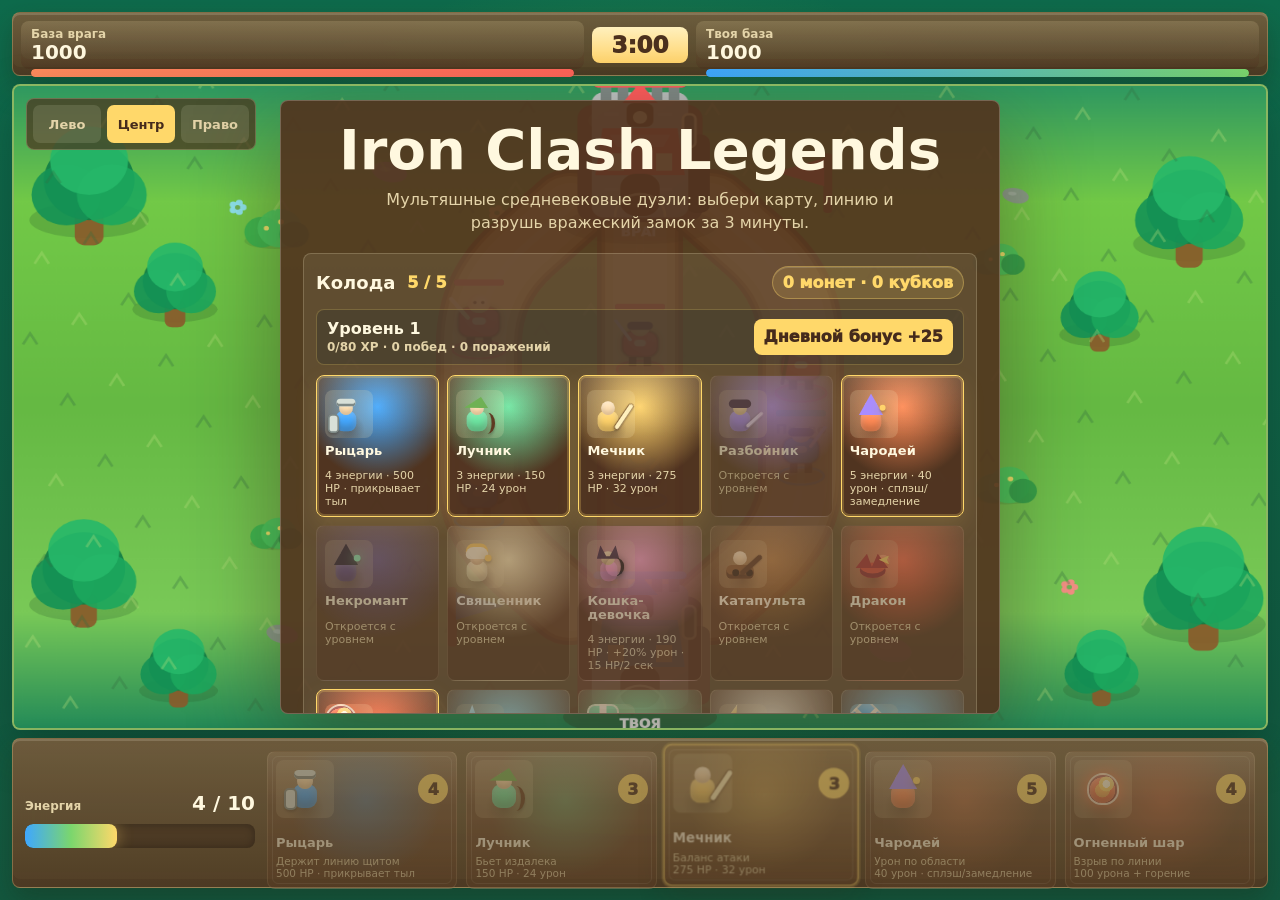
==== index.html @ df569df3 "Add files via upload" ====
<!doctype html>
<html lang="ru">
  <head>
    <meta charset="UTF-8" />
    <meta name="viewport" content="width=device-width, initial-scale=1.0" />
    <title>Iron Clash Legends</title>
    <link rel="stylesheet" href="styles.css?v=mobile-2" />
  </head>
  <body>
    <main class="game">
      <section class="hud hud-top">
        <div class="base-card enemy">
          <span>База врага</span>
          <strong id="enemyBaseText">1000</strong>
          <div class="hp-track"><i id="enemyBaseFill"></i></div>
        </div>
        <div class="match-core">
          <div class="logo">
            <b>Iron Clash</b>
            <span>Legends</span>
          </div>
          <div class="timer" id="timerText">03:00</div>
          <button class="surrender-btn hidden" id="surrenderBtn">Сдаться</button>
        </div>
        <div class="base-card player">
          <span>Твоя база</span>
          <strong id="playerBaseText">1000</strong>
          <div class="hp-track"><i id="playerBaseFill"></i></div>
        </div>
      </section>

      <section class="arena-shell">
        <canvas id="gameCanvas" width="1400" height="820" aria-label="Поле боя Iron Clash Legends"></canvas>
        <noscript>
          <div class="mode-panel">
            <h1>Нужен браузер</h1>
            <p>Игра запускается только в браузере с включенным JavaScript. Если видишь этот текст, файл открыт не как игра.</p>
          </div>
        </noscript>

        <div class="lane-tabs" id="laneTabs">
          <button data-lane="0">Лево</button>
          <button class="active" data-lane="1">Центр</button>
          <button data-lane="2">Право</button>
        </div>

        <div class="mode-panel" id="modePanel">
          <h1>Iron Clash Legends</h1>
          <p id="startCopy">Загрузка игры...</p>
          <div class="deck-editor">
            <div class="deck-editor-head">
              <strong>Колода</strong>
              <span id="deckCount">5 / 5</span>
              <span class="coin-wallet" id="coinText">0 монет</span>
            </div>
            <div class="progress-panel" id="progressPanel">
              <div>
                <b id="progressLevel">Уровень 1</b>
                <span id="progressStats">0 XP · 0 побед · 0 поражений</span>
              </div>
              <button id="dailyBonusBtn">Дневной бонус</button>
            </div>
            <div class="deck-grid" id="deckGrid"></div>
          </div>
          <div class="difficulty-box">
            <strong>Сложность бота</strong>
            <div class="difficulty-options" id="difficultyOptions">
              <button class="active" data-difficulty="easy">Легко</button>
              <button data-difficulty="normal">Нормально</button>
              <button data-difficulty="hard">Сложно</button>
              <button data-difficulty="impossible">Невозможно</button>
            </div>
          </div>
          <div class="mode-actions">
            <button id="trainingBtn">Рейтинговый матч</button>
            <button id="quickBtn">Быстрый матч</button>
            <button id="endlessBtn">Бесконечная осада</button>
            <button id="campaignBtn">Кампания</button>
          </div>
          <button class="sound-toggle" id="soundToggle">Звук: вкл</button>
          <small>Рейтинг: победа +10 кубков, поражение -10. Сила врага растет каждые 20 кубков и не зависит от сложности в лобби.</small>
        </div>

        <div class="campaign-panel hidden" id="campaignPanel">
          <div class="campaign-head">
            <div>
              <span>Кампания</span>
              <h2>Железный путь</h2>
            </div>
            <button id="campaignBackBtn">Назад</button>
          </div>
          <div class="campaign-map" id="campaignMap"></div>
        </div>

        <div class="toast hidden" id="toast"></div>

        <div class="result hidden" id="resultPanel">
          <h2 id="resultTitle">Победа</h2>
          <p id="resultCopy">База противника разрушена.</p>
          <button id="restartBtn">Играть снова</button>
          <button id="lobbyBtn">В лобби</button>
        </div>
      </section>

      <section class="hud hud-bottom">
        <div class="energy-box">
          <div>
            <span>Энергия</span>
            <strong id="energyText">4 / 10</strong>
          </div>
          <div class="energy-track">
            <i id="energyFill"></i>
          </div>
        </div>
        <div class="hand" id="hand"></div>
      </section>
    </main>

    <script src="yandex.js?v=mobile-2" defer></script>
    <script src="game.js?v=mobile-2" defer></script>
  </body>
</html>
---- styles.css ----
:root {
  color-scheme: dark;
  --bg: #2e5b49;
  --ink: #fff8df;
  --muted: #e4d4a9;
  --panel: rgba(91, 61, 38, 0.82);
  --line: rgba(255, 244, 205, 0.22);
  --blue: #3fa7ff;
  --red: #ff6358;
  --gold: #ffd86a;
  --green: #7bd66d;
  --violet: #bd83ff;
  --wood: #8a5b35;
}

* {
  box-sizing: border-box;
}

html,
body {
  margin: 0;
  min-height: 100%;
  overflow: hidden;
  background:
    radial-gradient(circle at 50% 45%, rgba(124, 213, 76, 0.42), transparent 28rem),
    linear-gradient(180deg, #0e6b4c 0%, #13583f 100%);
  color: var(--ink);
  font-family: Inter, "Segoe UI", system-ui, sans-serif;
}

button {
  border: 0;
  color: inherit;
  font: inherit;
  cursor: pointer;
  transition: transform 140ms ease, box-shadow 140ms ease, filter 140ms ease, opacity 140ms ease;
  -webkit-tap-highlight-color: transparent;
}

button:not(:disabled):hover {
  transform: translateY(-2px);
  filter: brightness(1.06);
}

button:not(:disabled):active {
  transform: translateY(1px) scale(0.98);
}

button:disabled {
  cursor: not-allowed;
  opacity: 0.48;
}

.game {
  width: min(1560px, 100vw);
  height: 100dvh;
  margin: 0 auto;
  padding: 12px;
  display: grid;
  grid-template-rows: 64px minmax(0, 1fr) 150px;
  gap: 8px;
}

.hud {
  border: 1px solid rgba(255, 223, 147, 0.28);
  border-radius: 8px;
  background:
    linear-gradient(180deg, rgba(255, 233, 176, 0.16), rgba(91, 61, 38, 0.1)),
    rgba(88, 61, 36, 0.9);
  backdrop-filter: blur(18px);
  box-shadow: inset 0 2px 0 rgba(255, 248, 223, 0.16), inset 0 -8px 0 rgba(52, 31, 20, 0.16), 0 12px 28px rgba(25, 35, 18, 0.34);
}

.hud-top {
  display: grid;
  grid-template-columns: minmax(150px, 1fr) 96px minmax(150px, 1fr);
  align-items: center;
  gap: 8px;
  padding: 8px;
}

.base-card {
  min-width: 0;
  height: 48px;
  padding: 6px 10px;
  border-radius: 8px;
  background: linear-gradient(180deg, rgba(255, 235, 178, 0.16), rgba(64, 39, 24, 0.18));
  box-shadow: inset 0 -10px 0 rgba(83, 49, 29, 0.18);
}

.base-card span,
.energy-box span {
  display: block;
  color: var(--muted);
  font-size: 12px;
  font-weight: 800;
}

.base-card strong,
.energy-box strong {
  display: block;
  margin-top: 1px;
  font-size: 20px;
  line-height: 1;
}

.hp-track,
.energy-track {
  overflow: hidden;
  height: 8px;
  margin-top: 7px;
  border-radius: 8px;
  background: rgba(52, 31, 20, 0.36);
}

.hp-track i,
.energy-track i {
  display: block;
  width: 100%;
  height: 100%;
  border-radius: inherit;
  transition: width 140ms linear;
}

.enemy .hp-track i {
  background: linear-gradient(90deg, #ff8b5c, var(--red));
}

.player .hp-track i {
  background: linear-gradient(90deg, var(--blue), var(--green));
}

.match-core {
  min-width: 0;
  display: grid;
  grid-template-columns: 1fr;
  gap: 4px;
  align-items: center;
}

.logo {
  display: none;
}

.logo b,
.logo span {
  display: block;
  line-height: 1;
}

.logo b {
  font-size: 22px;
  font-weight: 950;
}

.logo span {
  margin-top: 5px;
  font-size: 13px;
  font-weight: 950;
  letter-spacing: 0.18em;
}

.timer {
  height: 36px;
  display: grid;
  place-items: center;
  border-radius: 8px;
  background: linear-gradient(180deg, #fff0bd, #ffd36b);
  color: #4b301d;
  font-size: 23px;
  font-weight: 950;
}

.surrender-btn {
  min-height: 0;
  height: 22px;
  border-radius: 7px;
  background: rgba(255, 99, 88, 0.82);
  color: #fff8df;
  font-size: 11px;
  font-weight: 950;
  box-shadow: inset 0 1px 0 rgba(255, 255, 255, 0.22);
}

.arena-shell {
  position: relative;
  min-height: 0;
  overflow: hidden;
  border: 2px solid rgba(255, 226, 139, 0.35);
  border-radius: 8px;
  background: #4d9f4d;
  box-shadow:
    inset 0 0 0 3px rgba(255, 248, 223, 0.08),
    inset 0 -28px 80px rgba(20, 82, 48, 0.24),
    0 18px 46px rgba(10, 48, 35, 0.42);
}

#gameCanvas {
  width: 100%;
  height: 100%;
  display: block;
  touch-action: none;
}

.lane-tabs {
  position: absolute;
  left: 12px;
  top: 12px;
  display: flex;
  gap: 6px;
  padding: 6px;
  border: 1px solid var(--line);
  border-radius: 8px;
  background: rgba(77, 49, 30, 0.72);
}

.lane-tabs button {
  min-width: 68px;
  min-height: 38px;
  border-radius: 7px;
  background: rgba(255, 248, 223, 0.12);
  color: var(--muted);
  font-size: 13px;
  font-weight: 900;
}

.lane-tabs button.active {
  background: var(--gold);
  color: #452b1c;
}

.mode-panel,
.campaign-panel,
.result {
  position: absolute;
  left: 50%;
  top: 50%;
  transform: translate(-50%, -50%);
  width: min(720px, calc(100% - 28px));
  max-height: calc(100% - 28px);
  overflow: auto;
  padding: 22px;
  border: 1px solid rgba(255, 255, 255, 0.22);
  border-radius: 8px;
  background: rgba(82, 52, 31, 0.92);
  text-align: center;
  box-shadow: 0 30px 90px rgba(54, 34, 22, 0.46);
  animation: panelIn 220ms ease both;
}

.mode-panel h1,
.campaign-panel h2,
.result h2 {
  margin: 0;
  font-size: clamp(32px, 5vw, 56px);
  line-height: 0.95;
}

.mode-panel p,
.result p,
.mode-panel small {
  color: var(--muted);
}

.mode-panel p {
  margin: 12px auto 0;
  max-width: 520px;
  line-height: 1.45;
}

.mode-panel small {
  display: block;
  margin-top: 12px;
  font-size: 12px;
}

.mode-actions {
  display: grid;
  grid-template-columns: 1fr 1fr;
  gap: 10px;
  margin-top: 18px;
}

.deck-editor {
  margin-top: 18px;
  padding: 12px;
  border: 1px solid rgba(255, 244, 205, 0.2);
  border-radius: 8px;
  background: rgba(255, 248, 223, 0.08);
}

.progress-panel {
  display: flex;
  justify-content: space-between;
  align-items: center;
  gap: 10px;
  margin: 0 0 10px;
  padding: 9px 10px;
  border: 1px solid rgba(255, 216, 106, 0.24);
  border-radius: 8px;
  background: rgba(11, 31, 44, 0.2);
  text-align: left;
}

.progress-panel b,
.progress-panel span {
  display: block;
}

.progress-panel span {
  margin-top: 2px;
  color: var(--muted);
  font-size: 12px;
  font-weight: 800;
}

.progress-panel button {
  min-height: 36px;
  padding: 0 10px;
  border-radius: 8px;
  background: var(--gold);
  color: #452b1c;
  font-weight: 950;
  white-space: nowrap;
}

.deck-editor-head {
  display: flex;
  justify-content: space-between;
  align-items: center;
  gap: 12px;
  margin-bottom: 10px;
  flex-wrap: wrap;
}

.deck-editor-head strong {
  font-size: 18px;
}

.deck-editor-head span {
  color: var(--gold);
  font-weight: 950;
}

.coin-wallet {
  margin-left: auto;
  padding: 6px 10px;
  border: 1px solid rgba(255, 216, 106, 0.36);
  border-radius: 999px;
  background: rgba(255, 216, 106, 0.14);
  color: var(--gold);
  box-shadow: inset 0 1px 0 rgba(255, 248, 223, 0.16);
}

.deck-grid {
  display: grid;
  grid-template-columns: repeat(5, minmax(92px, 1fr));
  gap: 8px;
}

.deck-option {
  min-width: 0;
  min-height: 122px;
  padding: 8px;
  border-radius: 8px;
  border: 1px solid rgba(255, 238, 186, 0.18);
  background:
    linear-gradient(180deg, rgba(255, 248, 223, 0.15), transparent 44%),
    radial-gradient(circle at 50% 22%, var(--tone), transparent 58%),
    rgba(74, 44, 27, 0.72);
  text-align: left;
  display: grid;
  grid-template-rows: auto auto 1fr;
  gap: 6px;
}

.deck-option.active {
  border-color: var(--gold);
  box-shadow: inset 0 0 0 2px rgba(255, 216, 106, 0.24), 0 8px 22px rgba(255, 216, 106, 0.14);
}

.deck-option:not(.locked):hover {
  transform: translateY(-3px) scale(1.02);
  border-color: rgba(255, 216, 106, 0.62);
}

.deck-option.locked {
  opacity: 0.48;
}

.deck-option b,
.deck-option span {
  display: block;
}

.deck-option b {
  font-size: 13px;
  line-height: 1.05;
}

.deck-option span {
  margin-top: 6px;
  color: var(--muted);
  font-size: 11px;
}

.difficulty-box {
  margin-top: 12px;
  padding: 12px;
  border: 1px solid rgba(255, 244, 205, 0.2);
  border-radius: 8px;
  background: rgba(255, 248, 223, 0.08);
  text-align: left;
}

.difficulty-box strong {
  display: block;
  margin-bottom: 10px;
}

.difficulty-options {
  display: grid;
  grid-template-columns: repeat(4, 1fr);
  gap: 8px;
}

.difficulty-options button {
  min-height: 40px;
  border-radius: 8px;
  background: rgba(255, 248, 223, 0.12);
  color: var(--ink);
  border: 1px solid rgba(255, 255, 255, 0.16);
  font-weight: 900;
}

.difficulty-options button.active {
  background: var(--gold);
  color: #452b1c;
}

.mode-actions button,
.campaign-head button,
.campaign-node,
.result button,
.sound-toggle {
  min-height: 48px;
  border-radius: 8px;
  background: var(--gold);
  color: #452b1c;
  font-weight: 950;
}

.result button + button {
  width: 100%;
  margin-top: 10px;
  background: #6d8c49;
  color: var(--ink);
  border: 1px solid rgba(255, 255, 255, 0.18);
}

.mode-actions button + button {
  background: #6d8c49;
  color: var(--ink);
  border: 1px solid rgba(255, 255, 255, 0.18);
}

.mode-actions #endlessBtn {
  background: linear-gradient(180deg, #bd83ff, #6840a6);
  color: var(--ink);
}

.campaign-panel {
  width: min(860px, calc(100% - 28px));
  background:
    linear-gradient(180deg, rgba(255, 248, 223, 0.1), transparent 36%),
    rgba(82, 52, 31, 0.94);
}

.campaign-head {
  display: flex;
  justify-content: space-between;
  align-items: start;
  gap: 14px;
  margin-bottom: 16px;
}

.campaign-head span {
  display: block;
  color: var(--gold);
  font-weight: 950;
  text-transform: uppercase;
  letter-spacing: 0;
}

.campaign-head button {
  min-width: 108px;
  background: rgba(255, 248, 223, 0.14);
  color: var(--ink);
  border: 1px solid rgba(255, 255, 255, 0.18);
}

.campaign-map {
  position: relative;
  display: grid;
  grid-template-columns: repeat(5, minmax(118px, 1fr));
  gap: 12px;
  padding: 18px;
  border: 1px solid rgba(255, 244, 205, 0.2);
  border-radius: 8px;
  background:
    linear-gradient(90deg, transparent 9%, rgba(255, 216, 106, 0.28) 9% 91%, transparent 91%) center 52px / 100% 6px no-repeat,
    linear-gradient(180deg, rgba(91, 139, 77, 0.5), rgba(74, 44, 27, 0.42));
}

.campaign-node {
  position: relative;
  min-height: 168px;
  padding: 12px;
  display: grid;
  grid-template-rows: auto auto 1fr auto;
  gap: 8px;
  border: 1px solid rgba(255, 238, 186, 0.2);
  background:
    linear-gradient(180deg, rgba(255, 248, 223, 0.18), transparent 42%),
    rgba(96, 64, 39, 0.9);
  color: var(--ink);
  text-align: left;
}

.campaign-node.unlocked {
  box-shadow: 0 10px 26px rgba(0, 0, 0, 0.18);
}

.campaign-node.completed {
  border-color: rgba(123, 214, 109, 0.72);
}

.campaign-node.locked {
  filter: grayscale(0.75);
}

.campaign-badge {
  width: 42px;
  height: 42px;
  display: grid;
  place-items: center;
  border-radius: 50%;
  background: var(--gold);
  color: #452b1c;
  font-weight: 950;
  box-shadow: inset 0 -4px 0 rgba(69, 43, 28, 0.18);
}

.campaign-node strong {
  font-size: 15px;
  line-height: 1.05;
}

.campaign-node small {
  color: var(--muted);
  line-height: 1.25;
}

.campaign-node em {
  width: max-content;
  padding: 5px 8px;
  border-radius: 999px;
  background: rgba(255, 248, 223, 0.14);
  color: var(--gold);
  font-style: normal;
  font-size: 12px;
  font-weight: 950;
}

.sound-toggle {
  width: 100%;
  min-height: 40px;
  margin-top: 10px;
  background: rgba(255, 248, 223, 0.12);
  color: var(--ink);
  border: 1px solid rgba(255, 255, 255, 0.18);
}

.hidden {
  display: none;
}

@keyframes panelIn {
  from {
    opacity: 0;
    transform: translate(-50%, -47%) scale(0.98);
  }
  to {
    opacity: 1;
    transform: translate(-50%, -50%) scale(1);
  }
}

.toast {
  position: absolute;
  left: 50%;
  bottom: 18px;
  transform: translateX(-50%);
  padding: 10px 14px;
  border-radius: 8px;
  background: rgba(82, 52, 31, 0.92);
  color: var(--gold);
  font-weight: 900;
}

.hud-bottom {
  display: grid;
  grid-template-columns: 230px minmax(0, 1fr);
  gap: 12px;
  padding: 12px;
}

.energy-box {
  display: flex;
  flex-direction: column;
  justify-content: center;
}

.energy-box > div:first-child {
  display: flex;
  justify-content: space-between;
  align-items: end;
  gap: 10px;
}

.energy-track {
  height: 24px;
  margin-top: 11px;
  box-shadow: inset 0 0 10px rgba(0, 0, 0, 0.28);
  transition: box-shadow 180ms ease, filter 180ms ease;
}

.energy-track i {
  width: 40%;
  background: linear-gradient(90deg, var(--blue), var(--green), var(--gold));
  transition: width 180ms ease;
  box-shadow: 0 0 16px rgba(255, 216, 106, 0.4);
}

.energy-track.full {
  box-shadow: 0 0 18px rgba(255, 216, 106, 0.55), inset 0 0 10px rgba(255, 248, 223, 0.25);
  animation: energyPulse 850ms ease-in-out infinite alternate;
}

.energy-track.low {
  box-shadow: 0 0 14px rgba(255, 92, 92, 0.42), inset 0 0 10px rgba(0, 0, 0, 0.25);
}

@keyframes energyPulse {
  from { filter: brightness(1); }
  to { filter: brightness(1.18); }
}

.hand {
  display: grid;
  grid-template-columns: repeat(5, minmax(96px, 1fr));
  gap: 9px;
  min-width: 0;
}

.card {
  min-width: 0;
  min-height: 138px;
  position: relative;
  overflow: hidden;
  padding: 8px;
  border-radius: 8px;
  border: 1px solid rgba(255, 238, 186, 0.22);
  background:
    linear-gradient(180deg, rgba(255, 248, 223, 0.2), transparent 38%),
    linear-gradient(180deg, rgba(255, 242, 197, 0.14), rgba(94, 57, 33, 0.28)),
    #604027;
  display: grid;
  grid-template-rows: auto 1fr auto;
  gap: 6px;
  text-align: left;
  transition: transform 150ms ease, border-color 150ms ease, opacity 150ms ease, background 150ms ease, box-shadow 150ms ease, filter 150ms ease;
}

.card::before {
  content: "";
  position: absolute;
  inset: 0;
  background: radial-gradient(circle at 52% 36%, var(--tone), transparent 58%);
  opacity: 0.4;
}

.card::after {
  content: "";
  position: absolute;
  inset: 4px;
  border-radius: 6px;
  border: 1px solid rgba(255, 248, 223, 0.16);
  pointer-events: none;
}

.card > * {
  position: relative;
}

.card:hover,
.card.selected {
  transform: translateY(-5px) scale(1.025);
  border-color: var(--gold);
  box-shadow: 0 12px 26px rgba(54, 34, 22, 0.28);
}

.card:active {
  transform: translateY(-1px) scale(0.98);
}

.card.selected {
  background:
    linear-gradient(180deg, rgba(255, 235, 146, 0.26), rgba(94, 57, 33, 0.22)),
    #604027;
  box-shadow: 0 0 0 2px rgba(255, 216, 106, 0.34), 0 16px 30px rgba(54, 34, 22, 0.32);
}

.card.disabled {
  opacity: 0.42;
}

.cooldown-badge {
  position: absolute;
  inset: auto 8px 8px 8px;
  min-height: 24px;
  display: none;
  place-items: center;
  border-radius: 7px;
  background: rgba(28, 18, 12, 0.82);
  color: #fff8df;
  font-size: 12px;
  font-weight: 950;
  z-index: 2;
}

.card.cooling .cooldown-badge {
  display: grid;
}

.card-head {
  display: flex;
  justify-content: space-between;
  gap: 6px;
  align-items: center;
}

.portrait {
  width: 58px;
  height: 58px;
  display: grid;
  place-items: center;
  border-radius: 8px;
  background:
    radial-gradient(circle at 50% 82%, rgba(54, 34, 21, 0.32), transparent 34%),
    rgba(255, 239, 190, 0.18);
  overflow: hidden;
}

.deck-option .portrait {
  width: 48px;
  height: 48px;
}

.cost {
  width: 30px;
  height: 30px;
  display: grid;
  place-items: center;
  flex: 0 0 30px;
  border-radius: 50%;
  background: var(--gold);
  color: #452b1c;
  font-weight: 950;
}

.card strong {
  align-self: end;
  display: block;
  font-size: 13px;
  line-height: 1.05;
}

.card small {
  color: var(--muted);
  font-size: 10.5px;
  line-height: 1.14;
}

.mini {
  position: relative;
  width: 42px;
  height: 50px;
  display: block;
}

.mini.compact {
  transform: scale(0.86);
  transform-origin: center;
}

.mini em {
  position: absolute;
  display: block;
  font-style: normal;
}

.mini .body {
  left: 9px;
  top: 20px;
  width: 24px;
  height: 24px;
  border-radius: 9px;
  background: var(--tone);
  box-shadow: inset 0 -8px 0 rgba(74, 44, 27, 0.24);
}

.mini .head {
  left: 13px;
  top: 9px;
  width: 16px;
  height: 16px;
  border-radius: 50%;
  background: #ffe1b3;
  z-index: 2;
}

.mini .gear,
.mini .weapon {
  z-index: 3;
}

.unit-art.tank .gear {
  left: 10px;
  top: 6px;
  width: 22px;
  height: 9px;
  border-radius: 7px;
  background: #d8e0d8;
  box-shadow: inset 0 -3px 0 #7e8986;
}

.unit-art.tank .mini .gear {
  left: 10px;
  top: 6px;
  width: 22px;
  height: 9px;
  border-radius: 7px;
  background: #d8e0d8;
  box-shadow: inset 0 -3px 0 #7e8986;
}

.unit-art.tank .weapon {
  left: 0;
  top: 24px;
  width: 13px;
  height: 22px;
  border-radius: 5px;
  background: #d8e0d8;
  border: 2px solid #7e8986;
}

.unit-art.tank .mini .weapon {
  left: 0;
  top: 24px;
  width: 13px;
  height: 22px;
  border-radius: 5px;
  background: #d8e0d8;
  border: 2px solid #7e8986;
}

.unit-art.ranger .gear {
  left: 6px;
  top: 4px;
  width: 28px;
  height: 18px;
  clip-path: polygon(0 70%, 70% 0, 100% 72%);
  background: #6fb154;
}

.unit-art.ranger .mini .gear {
  left: 6px;
  top: 4px;
  width: 28px;
  height: 18px;
  clip-path: polygon(0 70%, 70% 0, 100% 72%);
  background: #6fb154;
}

.unit-art.ranger .weapon {
  right: 0;
  top: 22px;
  width: 18px;
  height: 25px;
  border-right: 4px solid #5f3a22;
  border-radius: 50%;
}

.unit-art.ranger .mini .weapon {
  right: 0;
  top: 22px;
  width: 18px;
  height: 25px;
  border-right: 4px solid #5f3a22;
  border-radius: 50%;
}

.unit-art.swordsman .weapon {
  right: 0;
  top: 10px;
  width: 5px;
  height: 34px;
  border-radius: 4px;
  background: #fff0bd;
  transform: rotate(34deg);
  box-shadow: 0 0 0 1px rgba(95, 58, 34, 0.55);
}

.unit-art.swordsman .mini .weapon {
  right: 0;
  top: 10px;
  width: 5px;
  height: 34px;
  border-radius: 4px;
  background: #fff0bd;
  transform: rotate(34deg);
  box-shadow: 0 0 0 1px rgba(95, 58, 34, 0.55);
}

.unit-art.assassin .gear {
  left: 8px;
  top: 7px;
  width: 26px;
  height: 10px;
  border-radius: 8px;
  background: #3f2d50;
}

.unit-art.assassin .mini .gear {
  left: 8px;
  top: 7px;
  width: 26px;
  height: 10px;
  border-radius: 8px;
  background: #3f2d50;
}

.unit-art.assassin .weapon {
  right: 2px;
  top: 18px;
  width: 4px;
  height: 25px;
  border-radius: 4px;
  background: #e7d7ff;
  transform: rotate(48deg);
}

.unit-art.assassin .mini .weapon {
  right: 2px;
  top: 18px;
  width: 4px;
  height: 25px;
  border-radius: 4px;
  background: #e7d7ff;
  transform: rotate(48deg);
}

.unit-art.mage .gear {
  left: 7px;
  top: 0;
  width: 28px;
  height: 25px;
  clip-path: polygon(50% 0, 100% 100%, 0 100%);
  background: #a88cff;
}

.unit-art.mage .mini .gear {
  left: 7px;
  top: 0;
  width: 28px;
  height: 25px;
  clip-path: polygon(50% 0, 100% 100%, 0 100%);
  background: #a88cff;
}

.unit-art.mage .weapon {
  right: 4px;
  top: 13px;
  width: 7px;
  height: 7px;
  border-radius: 50%;
  background: #ffd36b;
  box-shadow: 0 0 12px #ffd36b;
}

.unit-art.mage .mini .weapon {
  right: 4px;
  top: 13px;
  width: 7px;
  height: 7px;
  border-radius: 50%;
  background: #ffd36b;
  box-shadow: 0 0 12px #ffd36b;
}

.unit-art.necromancer .gear {
  left: 7px;
  top: 0;
  width: 28px;
  height: 25px;
  clip-path: polygon(50% 0, 100% 100%, 0 100%);
  background: #26203a;
}

.unit-art.necromancer .mini .gear {
  left: 7px;
  top: 0;
  width: 28px;
  height: 25px;
  clip-path: polygon(50% 0, 100% 100%, 0 100%);
  background: #26203a;
}

.unit-art.necromancer .weapon,
.unit-art.necromancer .mini .weapon {
  right: 4px;
  top: 13px;
  width: 8px;
  height: 8px;
  border-radius: 50%;
  background: #8ef2c3;
  box-shadow: 0 0 12px #8ef2c3;
}

.unit-art.priest .body,
.unit-art.priest .mini .body {
  background: #fff0bd;
}

.unit-art .body,
.unit-art .mini .body {
  box-shadow:
    inset 0 5px 8px rgba(255, 255, 255, 0.22),
    inset 0 -7px 8px rgba(48, 31, 20, 0.25);
}

.unit-art .head,
.unit-art .mini .head {
  box-shadow:
    inset 0 4px 5px rgba(255, 255, 255, 0.3),
    inset 0 -4px 5px rgba(95, 58, 34, 0.22);
}

.unit-art .weapon,
.unit-art .mini .weapon {
  filter: drop-shadow(0 2px 1px rgba(47, 36, 28, 0.35));
}

.unit-art.priest .gear,
.unit-art.priest .mini .gear {
  left: 8px;
  top: 4px;
  width: 26px;
  height: 14px;
  border-radius: 14px 14px 8px 8px;
  background: #fff8df;
  box-shadow: 0 -4px 0 #ffd36b;
}

.unit-art.priest .weapon,
.unit-art.priest .mini .weapon {
  right: 4px;
  top: 13px;
  width: 8px;
  height: 8px;
  border-radius: 50%;
  background: #ffd36b;
  box-shadow: 0 0 12px #ffd36b;
}

.unit-art.catgirl .body,
.unit-art.catgirl .mini .body {
  left: 12px;
  width: 20px;
  background: #ff9bd5;
}

.unit-art.catgirl .gear,
.unit-art.catgirl .mini .gear {
  left: 8px;
  top: 2px;
  width: 26px;
  height: 22px;
  background: #3f2d50;
  clip-path: polygon(0 72%, 16% 0, 42% 58%, 58% 58%, 84% 0, 100% 72%);
}

.unit-art.catgirl .weapon,
.unit-art.catgirl .mini .weapon {
  right: 2px;
  top: 16px;
  width: 22px;
  height: 22px;
  border-right: 4px solid #19151f;
  border-radius: 50%;
  box-shadow: 0 0 10px rgba(25, 21, 31, 0.45);
}

.unit-art.catapult .body,
.unit-art.catapult .mini .body {
  left: 5px;
  top: 25px;
  width: 32px;
  height: 16px;
  border-radius: 6px;
  background: #8a5b35;
  box-shadow: inset 0 -5px 0 #5b3b27;
}

.unit-art.catapult .gear,
.unit-art.catapult .mini .gear {
  left: 12px;
  top: 30px;
  width: 8px;
  height: 8px;
  border-radius: 50%;
  background: #2f241c;
  box-shadow: 16px 0 0 #2f241c;
}

.unit-art.catapult .weapon,
.unit-art.catapult .mini .weapon {
  right: 5px;
  top: 9px;
  width: 6px;
  height: 32px;
  border-radius: 4px;
  background: #5b3b27;
  transform: rotate(48deg);
}

.unit-art.dragon .body,
.unit-art.dragon .mini .body {
  left: 8px;
  top: 22px;
  width: 30px;
  height: 18px;
  border-radius: 50%;
  background: #d94b3f;
  box-shadow: inset 0 -5px 0 #8f2e36;
}

.unit-art.dragon .gear,
.unit-art.dragon .mini .gear {
  left: 3px;
  top: 12px;
  width: 38px;
  height: 22px;
  clip-path: polygon(0 75%, 35% 0, 50% 70%, 68% 0, 100% 75%);
  background: #a82f36;
}

.unit-art.dragon .head,
.unit-art.dragon .mini .head {
  left: 27px;
  top: 13px;
  background: #ff7a47;
}

.unit-art.dragon .weapon,
.unit-art.dragon .mini .weapon {
  right: 0;
  top: 14px;
  width: 12px;
  height: 10px;
  clip-path: polygon(0 50%, 100% 0, 80% 50%, 100% 100%);
  background: #ffd36b;
  box-shadow: 0 0 10px #ff774d;
}

.unit-art.skeleton .body,
.unit-art.skeleton .mini .body {
  left: 18px;
  width: 6px;
  border-radius: 6px;
  background: #edf0df;
  box-shadow:
    -9px -2px 0 -2px #edf0df,
    9px -2px 0 -2px #edf0df,
    -8px 8px 0 -2px #edf0df,
    8px 8px 0 -2px #edf0df;
}

.unit-art.skeleton .gear,
.unit-art.skeleton .mini .gear {
  left: 10px;
  top: 7px;
  width: 22px;
  height: 18px;
  border-radius: 50%;
  background:
    radial-gradient(circle at 36% 43%, #2f241c 0 8%, transparent 9%),
    radial-gradient(circle at 64% 43%, #2f241c 0 8%, transparent 9%),
    #edf0df;
}

.unit-art.skeleton .weapon,
.unit-art.skeleton .mini .weapon {
  right: 4px;
  top: 18px;
  width: 4px;
  height: 25px;
  border-radius: 4px;
  background: #edf0df;
  transform: rotate(42deg);
}

.spell-art i {
  width: 32px;
  height: 32px;
  display: block;
  border-radius: 50%;
  background: var(--tone);
  border: 2px solid rgba(255, 248, 223, 0.8);
  box-shadow:
    inset 0 4px 8px rgba(255, 255, 255, 0.35),
    inset 0 -7px 10px rgba(38, 26, 18, 0.28),
    0 0 18px var(--tone);
}

.spell-art.fireball i {
  border-radius: 50% 50% 45% 45%;
  background:
    radial-gradient(circle at 62% 32%, #fff8df 0 14%, #ffd36b 16% 28%, transparent 30%),
    radial-gradient(circle at 48% 54%, #ffb25d 0 34%, #ff774d 36% 60%, #9d3529 62%);
}

.spell-art.freeze i {
  background: linear-gradient(135deg, #d9fbff, #91e8ff 52%, #2f8ed8);
  clip-path: polygon(50% 0, 62% 34%, 100% 28%, 70% 54%, 86% 92%, 50% 72%, 14% 92%, 30% 54%, 0 28%, 38% 34%);
}

.spell-art.heal i {
  border-radius: 8px;
  background:
    linear-gradient(90deg, transparent 37%, #fff8df 38% 62%, transparent 63%),
    linear-gradient(0deg, transparent 37%, #fff8df 38% 62%, transparent 63%),
    #6ee7a3;
}

.spell-art.repair i {
  border-radius: 9px;
  background:
    linear-gradient(90deg, transparent 42%, #fff8df 43% 57%, transparent 58%),
    linear-gradient(0deg, transparent 42%, #fff8df 43% 57%, transparent 58%),
    linear-gradient(135deg, #79d7ff, #2f8ed8);
  transform: rotate(45deg);
}

.spell-art.lightning i {
  border-radius: 0;
  background: linear-gradient(135deg, #fff8df, #ffd36b 45%, #f8f1dd);
  clip-path: polygon(58% 0, 20% 52%, 46% 52%, 34% 100%, 82% 40%, 55% 40%);
}

.spell-art.haste i {
  border-radius: 45% 55% 50% 50%;
  background: linear-gradient(135deg, #fff0bd, #ffd36b 45%, #ff9f43);
  clip-path: polygon(10% 20%, 72% 20%, 72% 0, 100% 50%, 72% 100%, 72% 78%, 10% 78%);
}

@media (max-width: 1040px) {
  body {
    overflow: auto;
  }

  .game {
    height: auto;
    min-height: 100dvh;
    grid-template-rows: 58px minmax(470px, 1fr) auto;
  }

  .hud-top {
    grid-template-columns: minmax(0, 1fr) 76px minmax(0, 1fr);
    gap: 6px;
  }

  .base-card {
    height: 42px;
    padding: 5px 8px;
  }

  .match-core {
    min-width: 0;
  }

  .timer {
    height: 32px;
    font-size: 19px;
  }

  .surrender-btn {
    height: 20px;
    font-size: 10px;
  }

  .hand {
    grid-template-columns: repeat(5, minmax(88px, 1fr));
  }
}

@media (max-width: 620px) {
  html,
  body {
    width: 100%;
    height: 100%;
    overflow: hidden;
  }

  .game {
    width: 100vw;
    height: 100dvh;
    min-height: 0;
    padding: 6px;
    gap: 6px;
    grid-template-rows: 54px minmax(0, 1fr) 104px;
    overflow: hidden;
  }

  .arena-shell {
    min-height: 0;
  }

  #gameCanvas {
    position: absolute;
    top: 0;
    left: 50%;
    width: auto;
    min-width: 100%;
    height: 100%;
    max-width: none;
    transform: translateX(-50%);
  }

  .hud-bottom {
    height: 104px;
    grid-template-columns: 76px minmax(0, 1fr);
    gap: 6px;
    padding: 6px;
    overflow: hidden;
  }

  .energy-box {
    min-width: 0;
    justify-content: center;
  }

  .energy-box > div:first-child {
    display: grid;
    gap: 2px;
    justify-content: start;
  }

  .energy-box span {
    font-size: 10px;
    line-height: 1;
  }

  .hand {
    grid-template-columns: repeat(5, minmax(0, 1fr));
    gap: 4px;
    min-height: 0;
  }

  .energy-track {
    height: 12px;
    margin-top: 7px;
  }

  .energy-box strong {
    font-size: 18px;
    line-height: 0.95;
  }

  .card {
    min-height: 0;
    height: 92px;
    padding: 4px;
    grid-template-rows: 42px minmax(0, 1fr);
    gap: 3px;
    border-radius: 7px;
  }

  .card:hover,
  .card.selected {
    transform: translateY(-2px) scale(1.015);
  }

  .card-head {
    display: grid;
    grid-template-columns: 1fr;
    justify-items: center;
    gap: 0;
  }

  .portrait {
    width: 40px;
    height: 40px;
  }

  .portrait .mini {
    transform: scale(0.78);
    transform-origin: center;
  }

  .lane-tabs {
    left: 10px;
    top: 10px;
    gap: 5px;
    padding: 6px;
  }

  .lane-tabs button {
    min-width: 62px;
    min-height: 46px;
    padding: 0 10px;
    font-size: 14px;
  }

  .cost {
    position: absolute;
    top: 4px;
    right: 4px;
    width: 22px;
    height: 22px;
    flex-basis: 22px;
    font-size: 12px;
    box-shadow: 0 2px 0 rgba(69, 43, 28, 0.28);
  }

  .card strong {
    align-self: center;
    min-width: 0;
    width: 100%;
    font-size: 9.5px;
    line-height: 1.05;
    text-align: center;
    overflow: hidden;
    display: -webkit-box;
    -webkit-line-clamp: 2;
    -webkit-box-orient: vertical;
    overflow-wrap: anywhere;
  }

  .card small {
    display: none;
  }

  .cooldown-badge {
    inset: auto 4px 4px 4px;
    min-height: 18px;
    font-size: 9px;
  }

  .mode-actions {
    grid-template-columns: 1fr;
  }

  .campaign-head {
    align-items: stretch;
    flex-direction: column;
  }

  .campaign-map {
    grid-template-columns: 1fr;
    background:
      linear-gradient(180deg, transparent 4%, rgba(255, 216, 106, 0.24) 4% 96%, transparent 96%) 39px center / 6px 100% no-repeat,
      linear-gradient(180deg, rgba(91, 139, 77, 0.5), rgba(74, 44, 27, 0.42));
  }

  .deck-grid {
    grid-template-columns: repeat(2, minmax(0, 1fr));
  }

  .difficulty-options {
    grid-template-columns: 1fr;
  }

  .lane-tabs {
    left: 8px;
    top: 8px;
  }

  .lane-tabs button {
    min-width: 54px;
    font-size: 12px;
  }

  .mini.compact {
    transform: scale(0.72);
  }
}

@media (orientation: portrait) and (max-width: 900px) {
  html,
  body {
    width: 100%;
    height: 100%;
    overflow: hidden;
  }

  .game {
    width: 100vw;
    height: 100dvh;
    min-height: 0;
    padding: 6px;
    gap: 6px;
    grid-template-rows: 54px minmax(0, 1fr) 96px;
    overflow: hidden;
  }

  .hud-top {
    grid-template-columns: minmax(0, 1fr) 82px minmax(0, 1fr);
    padding: 6px;
  }

  .base-card {
    height: 42px;
    padding: 5px 8px;
  }

  .base-card span {
    font-size: 10px;
  }

  .base-card strong {
    font-size: 18px;
  }

  .timer {
    height: 30px;
    font-size: 18px;
  }

  .surrender-btn {
    height: 20px;
    font-size: 10px;
  }

  .arena-shell {
    min-height: 0;
    overflow: hidden;
  }

  #gameCanvas {
    position: absolute;
    top: 0;
    left: 50%;
    width: auto;
    min-width: 100%;
    height: 100%;
    max-width: none;
    transform: translateX(-50%);
  }

  .hud-bottom {
    height: 96px;
    grid-template-columns: 70px minmax(0, 1fr);
    gap: 5px;
    padding: 5px;
    overflow: hidden;
  }

  .energy-box {
    justify-content: center;
    min-width: 0;
  }

  .energy-box > div:first-child {
    display: grid;
    gap: 1px;
    justify-content: start;
  }

  .energy-box span {
    font-size: 9px;
    line-height: 1;
  }

  .energy-box strong {
    font-size: 17px;
    line-height: 0.95;
  }

  .energy-track {
    height: 11px;
    margin-top: 7px;
  }

  .hand {
    grid-template-columns: repeat(5, minmax(0, 1fr));
    gap: 4px;
    min-width: 0;
  }

  .card {
    height: 86px;
    min-height: 0;
    padding: 4px 3px;
    grid-template-rows: 39px 1fr;
    gap: 2px;
    border-radius: 7px;
  }

  .card:hover,
  .card.selected {
    transform: translateY(-2px) scale(1.012);
  }

  .card-head {
    display: grid;
    grid-template-columns: 1fr;
    justify-items: center;
    gap: 0;
  }

  .portrait {
    width: 38px;
    height: 38px;
  }

  .portrait .mini {
    transform: scale(0.74);
    transform-origin: center;
  }

  .cost {
    position: absolute;
    top: 3px;
    right: 3px;
    width: 21px;
    height: 21px;
    flex-basis: 21px;
    font-size: 12px;
  }

  .card strong {
    align-self: center;
    width: 100%;
    font-size: 9px;
    line-height: 1.04;
    text-align: center;
    overflow: hidden;
    display: -webkit-box;
    -webkit-line-clamp: 2;
    -webkit-box-orient: vertical;
    overflow-wrap: anywhere;
  }

  .card small {
    display: none;
  }

  .cooldown-badge {
    inset: auto 3px 3px 3px;
    min-height: 17px;
    font-size: 8.5px;
  }

  .lane-tabs {
    left: 8px;
    top: 8px;
    gap: 5px;
    padding: 6px;
  }

  .lane-tabs button {
    min-width: 54px;
    min-height: 42px;
    padding: 0 8px;
    font-size: 12px;
  }
}
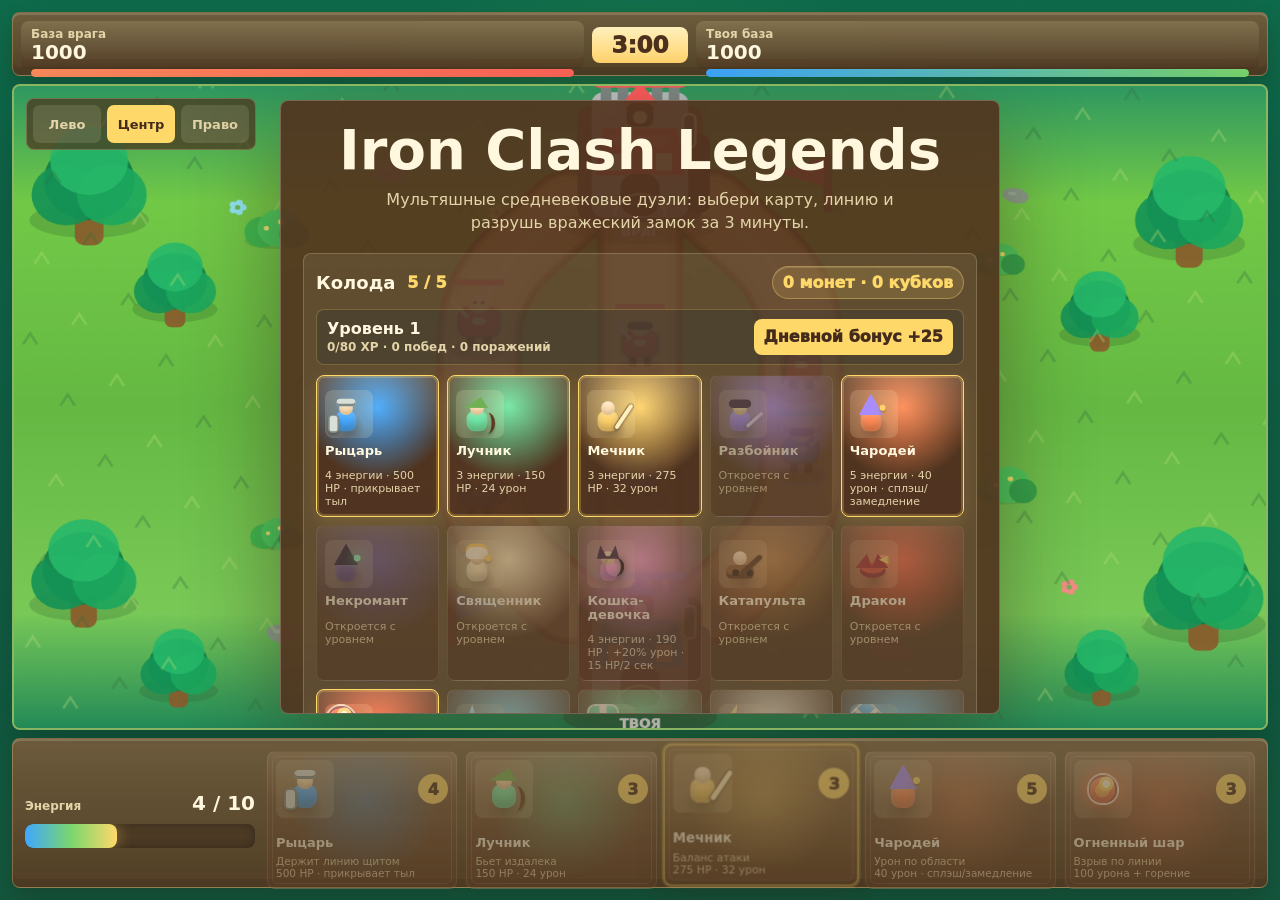
==== commit c1298dff: "Add files via upload" ====
--- a/index.html
+++ b/index.html
@@ -4,7 +4,7 @@
     <meta charset="UTF-8" />
     <meta name="viewport" content="width=device-width, initial-scale=1.0" />
     <title>Iron Clash Legends</title>
-    <link rel="stylesheet" href="styles.css?v=mobile-2" />
+    <link rel="stylesheet" href="styles.css?v=sound-1" />
   </head>
   <body>
     <main class="game">
@@ -116,7 +116,7 @@
       </section>
     </main>
 
-    <script src="yandex.js?v=mobile-2" defer></script>
-    <script src="game.js?v=mobile-2" defer></script>
+    <script src="yandex.js?v=sound-1" defer></script>
+    <script src="game.js?v=sound-1" defer></script>
   </body>
 </html>
--- a/styles.css
+++ b/styles.css
@@ -1688,3 +1688,192 @@
     font-size: 12px;
   }
 }
+
+html.mobile-view,
+html.mobile-view body {
+  width: 100%;
+  height: 100%;
+  overflow: hidden;
+}
+
+html.mobile-view .game {
+  width: 100vw;
+  height: 100dvh;
+  min-height: 0;
+  padding: 6px;
+  gap: 6px;
+  grid-template-rows: 54px minmax(0, 1fr) 96px;
+  overflow: hidden;
+}
+
+html.mobile-view .hud-top {
+  grid-template-columns: minmax(0, 1fr) 82px minmax(0, 1fr);
+  padding: 6px;
+}
+
+html.mobile-view .base-card {
+  height: 42px;
+  padding: 5px 8px;
+}
+
+html.mobile-view .base-card span {
+  font-size: 10px;
+}
+
+html.mobile-view .base-card strong {
+  font-size: 18px;
+}
+
+html.mobile-view .timer {
+  height: 30px;
+  font-size: 18px;
+}
+
+html.mobile-view .surrender-btn {
+  height: 20px;
+  font-size: 10px;
+}
+
+html.mobile-view .arena-shell {
+  min-height: 0;
+  overflow: hidden;
+}
+
+html.mobile-view #gameCanvas {
+  position: absolute;
+  top: 0;
+  left: 50%;
+  width: auto;
+  min-width: 100%;
+  height: 100%;
+  max-width: none;
+  transform: translateX(-50%);
+}
+
+html.mobile-view .hud-bottom {
+  height: 112px;
+  grid-template-columns: 1fr;
+  grid-template-rows: 20px 1fr;
+  gap: 5px;
+  padding: 5px;
+  overflow: hidden;
+}
+
+html.mobile-view .energy-box {
+  min-width: 0;
+  justify-content: center;
+  display: grid;
+  grid-template-columns: 54px minmax(0, 1fr);
+  align-items: center;
+  gap: 7px;
+}
+
+html.mobile-view .energy-box > div:first-child {
+  display: flex;
+  align-items: center;
+  justify-content: space-between;
+  gap: 4px;
+}
+
+html.mobile-view .energy-box span {
+  font-size: 9px;
+  line-height: 1;
+}
+
+html.mobile-view .energy-box strong {
+  font-size: 15px;
+  line-height: 1;
+}
+
+html.mobile-view .energy-track {
+  height: 12px;
+  margin-top: 0;
+}
+
+html.mobile-view .hand {
+  grid-template-columns: repeat(5, minmax(0, 1fr));
+  gap: 4px;
+  min-width: 0;
+}
+
+html.mobile-view .card {
+  height: 86px;
+  min-height: 0;
+  padding: 4px 3px 3px;
+  grid-template-rows: 39px 1fr;
+  gap: 2px;
+  border-radius: 7px;
+}
+
+html.mobile-view .card:hover,
+html.mobile-view .card.selected {
+  transform: translateY(-2px) scale(1.012);
+}
+
+html.mobile-view .card-head {
+  display: grid;
+  grid-template-columns: 1fr;
+  justify-items: center;
+  gap: 0;
+}
+
+html.mobile-view .portrait {
+  width: 42px;
+  height: 38px;
+}
+
+html.mobile-view .portrait .mini {
+  transform: scale(0.74);
+  transform-origin: center;
+}
+
+html.mobile-view .cost {
+  position: absolute;
+  top: auto;
+  right: 50%;
+  bottom: 20px;
+  transform: translateX(50%);
+  width: 24px;
+  height: 18px;
+  flex-basis: 24px;
+  border-radius: 7px;
+  font-size: 12px;
+  z-index: 3;
+}
+
+html.mobile-view .card strong {
+  align-self: center;
+  width: 100%;
+  font-size: 9px;
+  line-height: 1.04;
+  text-align: center;
+  overflow: hidden;
+  display: -webkit-box;
+  -webkit-line-clamp: 2;
+  -webkit-box-orient: vertical;
+  overflow-wrap: anywhere;
+}
+
+html.mobile-view .card small {
+  display: none;
+}
+
+html.mobile-view .cooldown-badge {
+  inset: auto 3px 3px 3px;
+  min-height: 17px;
+  font-size: 8.5px;
+}
+
+html.mobile-view .lane-tabs {
+  left: 8px;
+  top: 8px;
+  gap: 5px;
+  padding: 6px;
+}
+
+html.mobile-view .lane-tabs button {
+  min-width: 54px;
+  min-height: 42px;
+  padding: 0 8px;
+  font-size: 12px;
+}
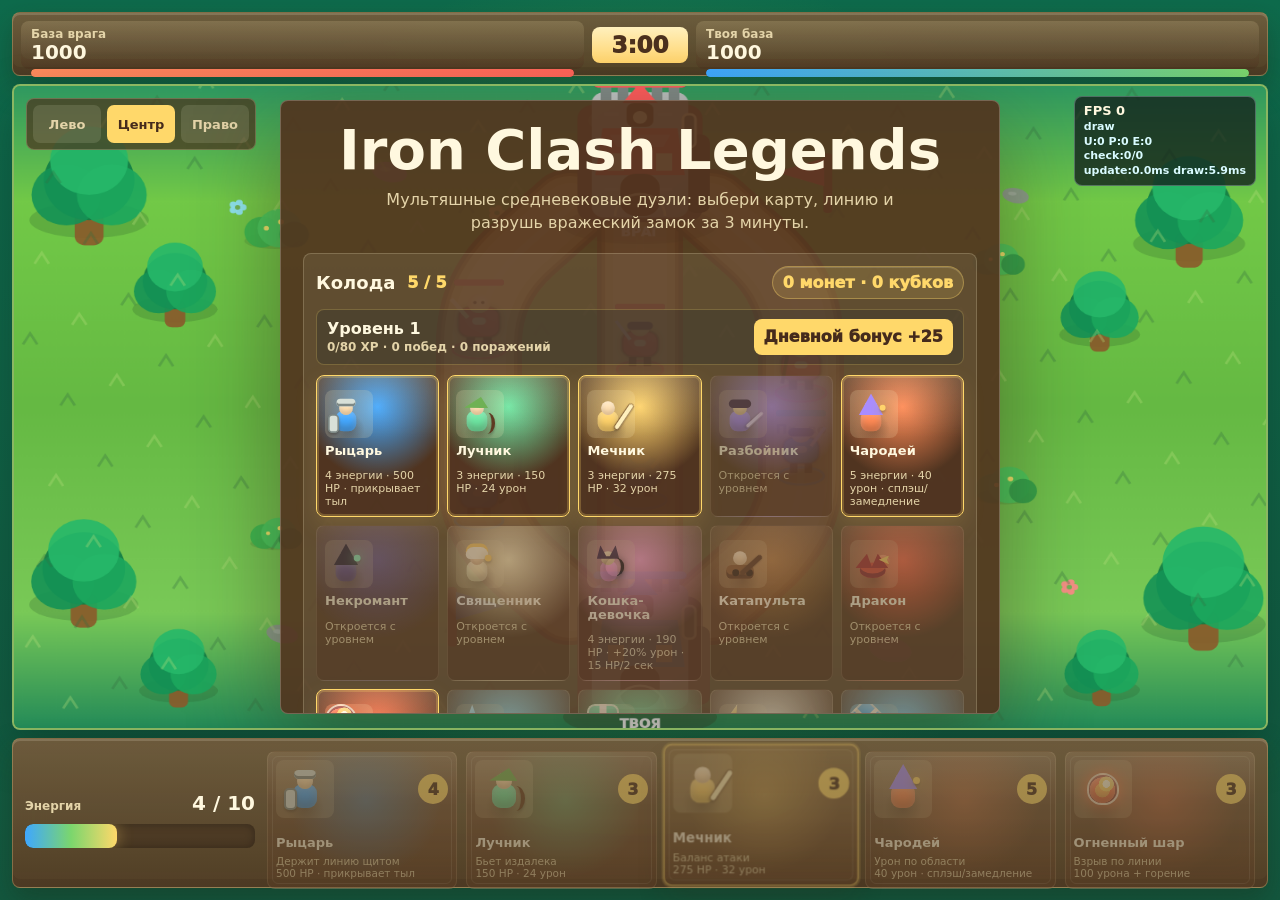
==== commit 9755d388: "Add files via upload" ====
--- a/index.html
+++ b/index.html
@@ -4,7 +4,7 @@
     <meta charset="UTF-8" />
     <meta name="viewport" content="width=device-width, initial-scale=1.0" />
     <title>Iron Clash Legends</title>
-    <link rel="stylesheet" href="styles.css?v=sound-1" />
+    <link rel="stylesheet" href="styles.css?v=audit-2" />
   </head>
   <body>
     <main class="game">
@@ -78,6 +78,7 @@
             <button id="campaignBtn">Кампания</button>
           </div>
           <button class="sound-toggle" id="soundToggle">Звук: вкл</button>
+          <button class="sound-toggle" id="graphicsToggle">Графика: быстро</button>
           <small>Рейтинг: победа +10 кубков, поражение -10. Сила врага растет каждые 20 кубков и не зависит от сложности в лобби.</small>
         </div>
 
@@ -93,6 +94,7 @@
         </div>
 
         <div class="toast hidden" id="toast"></div>
+        <div class="perf-panel" id="perfPanel"></div>
 
         <div class="result hidden" id="resultPanel">
           <h2 id="resultTitle">Победа</h2>
@@ -116,7 +118,7 @@
       </section>
     </main>
 
-    <script src="yandex.js?v=sound-1" defer></script>
-    <script src="game.js?v=sound-1" defer></script>
+    <script src="yandex.js?v=audit-2" defer></script>
+    <script src="game.js?v=audit-2" defer></script>
   </body>
 </html>
--- a/styles.css
+++ b/styles.css
@@ -1877,3 +1877,186 @@
   padding: 0 8px;
   font-size: 12px;
 }
+
+/* Graphics presets: mobile layout stays compact, quality changes only by this toggle. */
+html.low-graphics * {
+  text-shadow: none !important;
+}
+
+html.low-graphics body {
+  background: linear-gradient(180deg, #17734d, #155f43);
+}
+
+html.low-graphics .hud {
+  backdrop-filter: none;
+  box-shadow: none;
+  border-color: rgba(255, 238, 186, 0.24);
+  background: rgba(78, 54, 34, 0.94);
+}
+
+html.low-graphics .arena-shell {
+  box-shadow: none;
+  border-color: rgba(255, 226, 139, 0.38);
+  background: #65bd56;
+}
+
+html.low-graphics .card {
+  background:
+    linear-gradient(180deg, rgba(255, 244, 209, 0.2), rgba(98, 63, 36, 0.08)),
+    #6a472b;
+  box-shadow: none;
+  border-color: rgba(255, 232, 168, 0.3);
+}
+
+html.low-graphics .card::before {
+  opacity: 0.18;
+}
+
+html.low-graphics .card.selected {
+  box-shadow: 0 0 0 2px rgba(255, 216, 106, 0.45);
+  background:
+    linear-gradient(180deg, rgba(255, 224, 120, 0.22), rgba(98, 63, 36, 0.08)),
+    #73502f;
+}
+
+html.mobile-view .game {
+  grid-template-rows: 52px minmax(0, 1fr) 104px;
+}
+
+html.mobile-view .hud-bottom {
+  border-radius: 10px 10px 0 0;
+  grid-template-rows: 18px 1fr;
+}
+
+html.mobile-view .energy-box {
+  grid-template-columns: 48px minmax(0, 1fr);
+}
+
+html.mobile-view .energy-track {
+  height: 10px;
+  border: 1px solid rgba(255, 248, 223, 0.12);
+}
+
+html.mobile-view .hand {
+  align-items: stretch;
+}
+
+html.mobile-view .card {
+  height: 80px;
+  border-radius: 8px;
+  padding: 4px 3px;
+  grid-template-rows: 38px 1fr;
+}
+
+html.mobile-view .portrait {
+  width: 38px;
+  height: 34px;
+  border-radius: 8px;
+}
+
+html.mobile-view .cost {
+  bottom: 18px;
+  width: 22px;
+  height: 17px;
+  font-size: 12px;
+}
+
+html.mobile-view .card strong {
+  font-size: 8.5px;
+}
+
+html.mobile-view .lane-tabs {
+  border-radius: 10px;
+}
+
+html.low-graphics button {
+  transition-duration: 90ms;
+}
+
+html.low-graphics .energy-track i,
+html.low-graphics .hp-track i {
+  transition-duration: 90ms;
+}
+
+html.mobile-view.pretty-graphics body {
+  background:
+    radial-gradient(circle at 50% 38%, rgba(139, 222, 77, 0.5), transparent 24rem),
+    linear-gradient(180deg, #0d7650, #124d3b);
+}
+
+html.mobile-view.pretty-graphics .hud {
+  backdrop-filter: blur(12px);
+  box-shadow: inset 0 2px 0 rgba(255, 248, 223, 0.16), 0 8px 22px rgba(25, 35, 18, 0.24);
+}
+
+html.mobile-view.pretty-graphics .arena-shell {
+  box-shadow:
+    inset 0 0 0 2px rgba(255, 248, 223, 0.08),
+    0 10px 30px rgba(10, 48, 35, 0.28);
+}
+
+html.mobile-view.pretty-graphics .hud-bottom {
+  background:
+    linear-gradient(180deg, rgba(255, 238, 178, 0.14), rgba(44, 38, 30, 0.1)),
+    rgba(52, 67, 55, 0.96);
+}
+
+html.mobile-view.pretty-graphics .card {
+  background:
+    radial-gradient(circle at 50% 24%, var(--tone), transparent 62%),
+    linear-gradient(180deg, rgba(255, 248, 223, 0.22), rgba(94, 57, 33, 0.18)),
+    #604027;
+  box-shadow: inset 0 1px 0 rgba(255, 248, 223, 0.18), 0 6px 16px rgba(25, 35, 18, 0.22);
+}
+
+html.mobile-view.pretty-graphics .card::before {
+  opacity: 0.34;
+}
+
+html.mobile-view.pretty-graphics .card.selected {
+  box-shadow: 0 0 0 2px rgba(255, 216, 106, 0.55), 0 8px 18px rgba(54, 34, 22, 0.28);
+}
+
+html.mobile-view.pretty-graphics .cost {
+  box-shadow: 0 4px 10px rgba(54, 34, 22, 0.24);
+}
+
+html.mobile-view.pretty-graphics .lane-tabs {
+  background: rgba(58, 48, 31, 0.72);
+  box-shadow: 0 8px 20px rgba(25, 35, 18, 0.18);
+}
+
+.perf-panel {
+  position: absolute;
+  right: 10px;
+  top: 10px;
+  z-index: 12;
+  display: grid;
+  gap: 2px;
+  min-width: 150px;
+  padding: 7px 9px;
+  border: 1px solid rgba(217, 251, 255, 0.28);
+  border-radius: 8px;
+  background: rgba(18, 31, 28, 0.78);
+  color: #d9fbff;
+  font: 800 11px/1.15 "Segoe UI", system-ui, sans-serif;
+  pointer-events: none;
+}
+
+.perf-panel b {
+  color: #fff8df;
+  font-size: 13px;
+}
+
+.perf-panel span {
+  white-space: nowrap;
+}
+
+html.mobile-view .perf-panel {
+  right: 7px;
+  top: 58px;
+  min-width: 126px;
+  padding: 5px 6px;
+  font-size: 9px;
+  opacity: 0.82;
+}
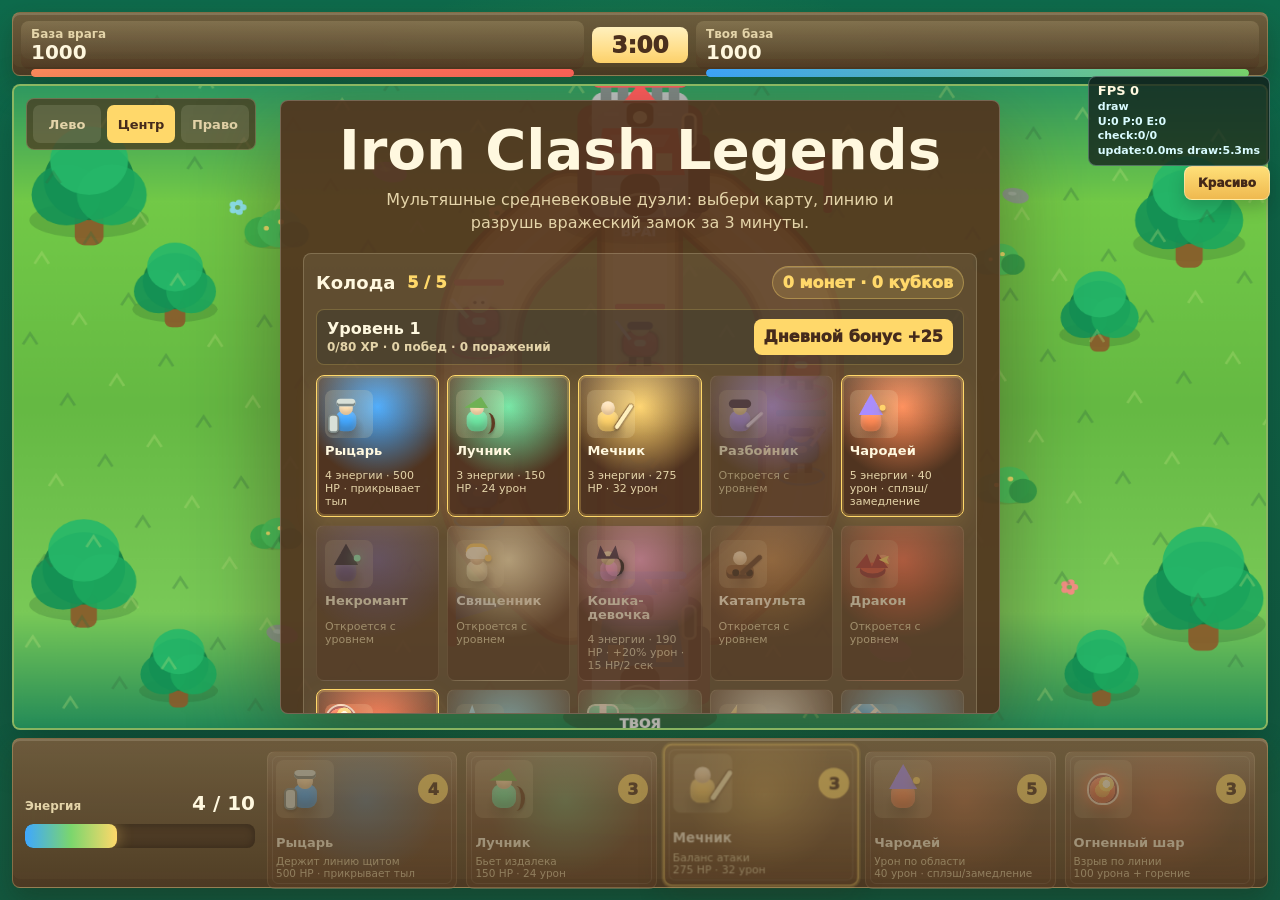
==== commit 2fb7a108: "Add files via upload" ====
--- a/index.html
+++ b/index.html
@@ -4,7 +4,7 @@
     <meta charset="UTF-8" />
     <meta name="viewport" content="width=device-width, initial-scale=1.0" />
     <title>Iron Clash Legends</title>
-    <link rel="stylesheet" href="styles.css?v=audit-2" />
+    <link rel="stylesheet" href="styles.css?v=audit-3" />
   </head>
   <body>
     <main class="game">
@@ -94,7 +94,8 @@
         </div>
 
         <div class="toast hidden" id="toast"></div>
-        <div class="perf-panel" id="perfPanel"></div>
+        <div class="perf-panel" id="perfPanel"><b>FPS --</b><span>жду бой</span></div>
+        <button class="graphics-float" id="graphicsFloatToggle" type="button">Графика</button>
 
         <div class="result hidden" id="resultPanel">
           <h2 id="resultTitle">Победа</h2>
@@ -118,7 +119,7 @@
       </section>
     </main>
 
-    <script src="yandex.js?v=audit-2" defer></script>
-    <script src="game.js?v=audit-2" defer></script>
+    <script src="yandex.js?v=audit-3" defer></script>
+    <script src="game.js?v=audit-3" defer></script>
   </body>
 </html>
--- a/styles.css
+++ b/styles.css
@@ -2027,10 +2027,10 @@
 }
 
 .perf-panel {
-  position: absolute;
+  position: fixed;
   right: 10px;
-  top: 10px;
-  z-index: 12;
+  top: 76px;
+  z-index: 9998;
   display: grid;
   gap: 2px;
   min-width: 150px;
@@ -2043,6 +2043,26 @@
   pointer-events: none;
 }
 
+.graphics-float {
+  position: fixed;
+  right: 10px;
+  top: 166px;
+  z-index: 9999;
+  min-width: 86px;
+  min-height: 34px;
+  padding: 0 12px;
+  border: 1px solid rgba(255, 248, 223, 0.4);
+  border-radius: 8px;
+  background: linear-gradient(180deg, #ffdf78, #efb94f);
+  color: #432818;
+  font: 950 12px/1 "Segoe UI", system-ui, sans-serif;
+  box-shadow: 0 8px 16px rgba(18, 31, 28, 0.22);
+}
+
+.graphics-float:active {
+  transform: translateY(1px) scale(0.98);
+}
+
 .perf-panel b {
   color: #fff8df;
   font-size: 13px;
@@ -2053,10 +2073,31 @@
 }
 
 html.mobile-view .perf-panel {
-  right: 7px;
-  top: 58px;
-  min-width: 126px;
-  padding: 5px 6px;
-  font-size: 9px;
-  opacity: 0.82;
-}
+  position: fixed;
+  right: 6px;
+  top: 64px;
+  z-index: 9998;
+  min-width: 132px;
+  max-width: 48vw;
+  padding: 6px 7px;
+  border-color: rgba(217, 251, 255, 0.45);
+  background: rgba(8, 22, 20, 0.9);
+  font-size: 10px;
+  opacity: 0.96;
+}
+
+html.mobile-view .perf-panel b {
+  font-size: 12px;
+}
+
+html.mobile-view .graphics-float {
+  position: fixed;
+  right: 8px;
+  bottom: 122px;
+  z-index: 9999;
+  min-width: 82px;
+  min-height: 38px;
+  padding: 0 10px;
+  border-radius: 10px;
+  font-size: 11px;
+}
